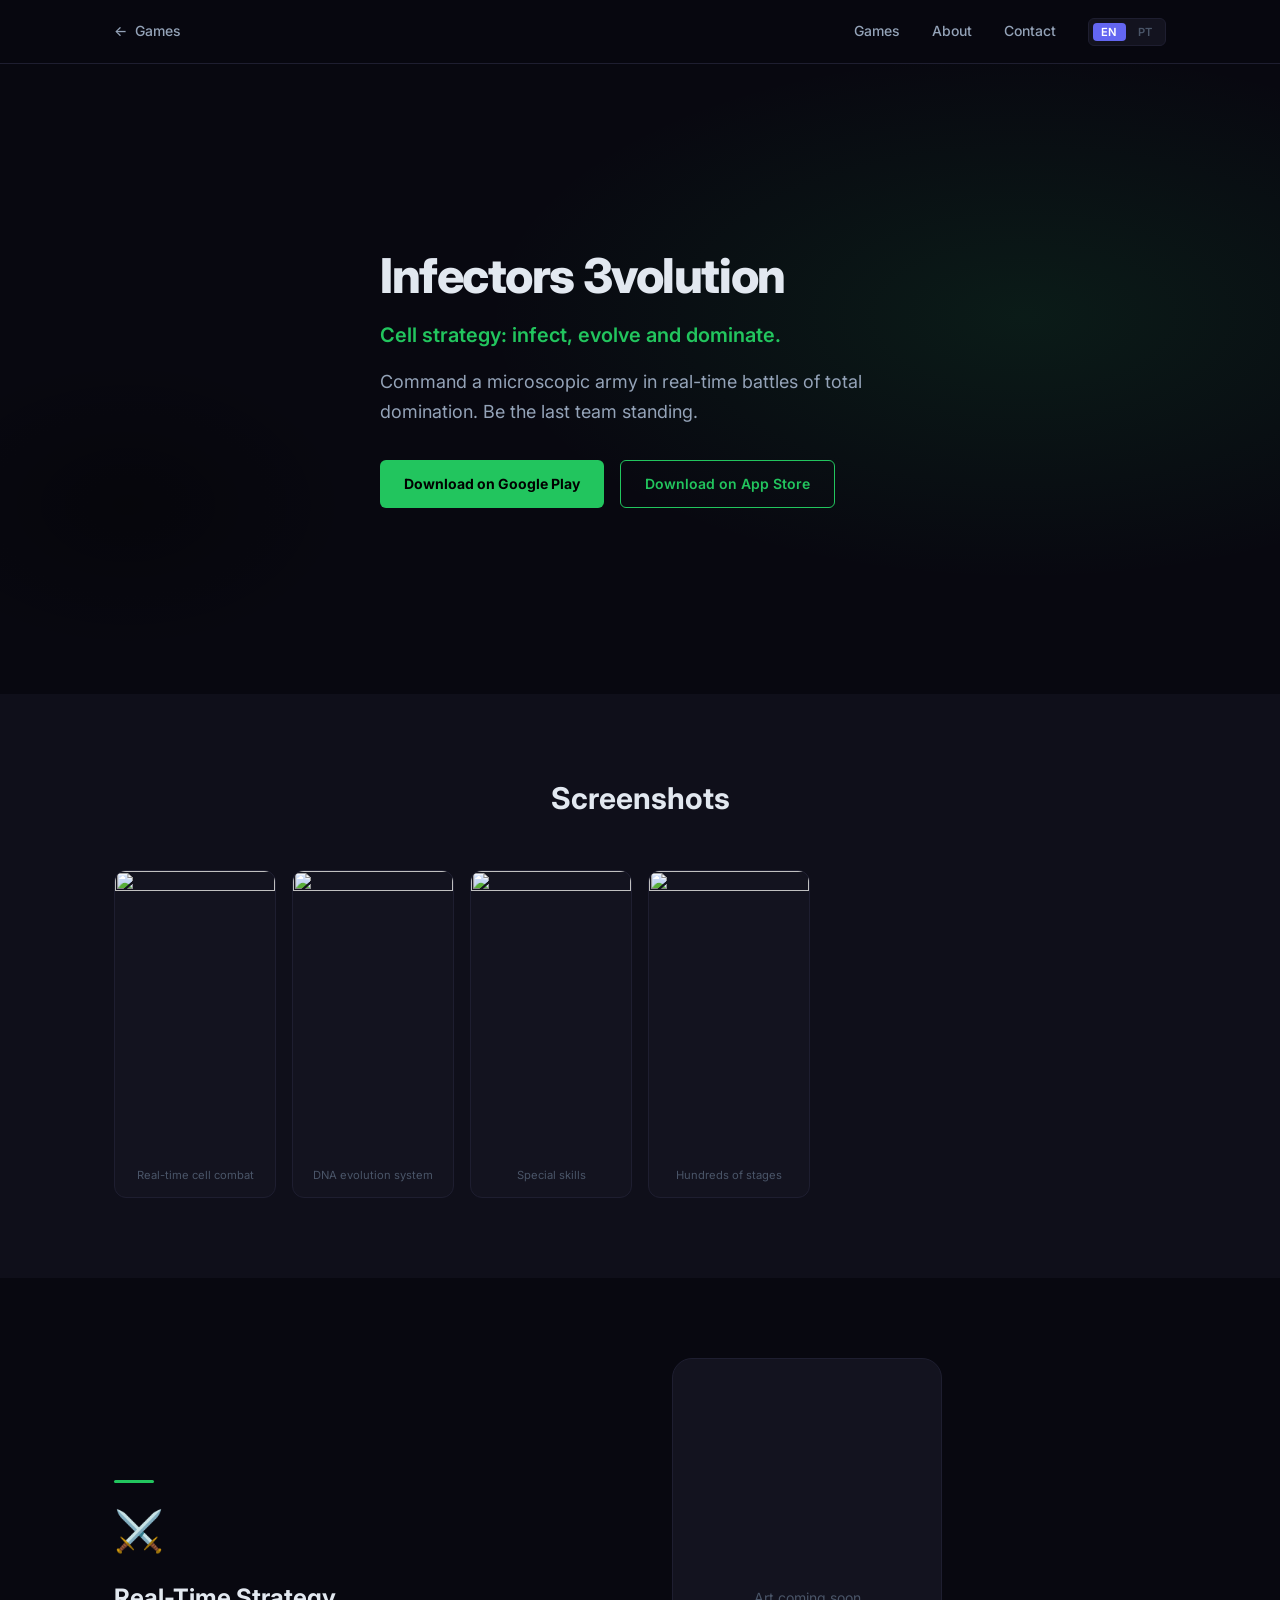
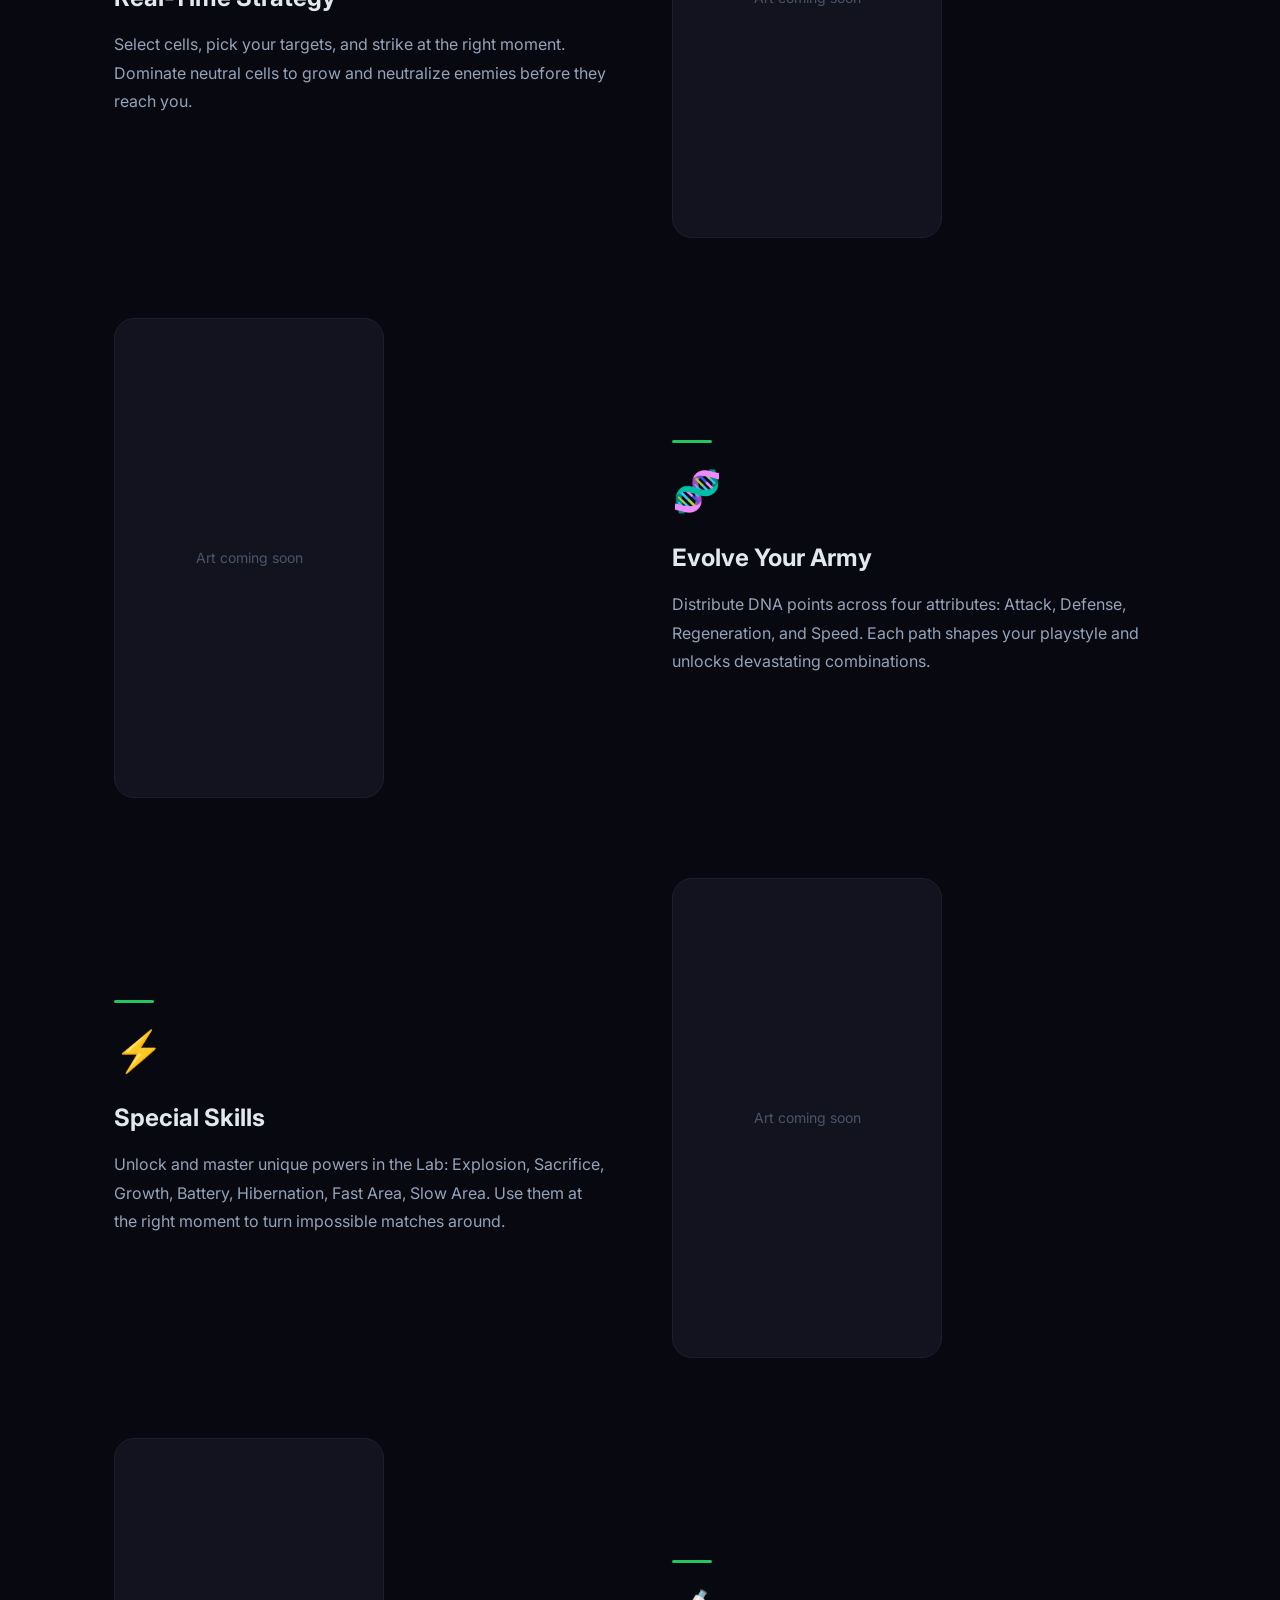
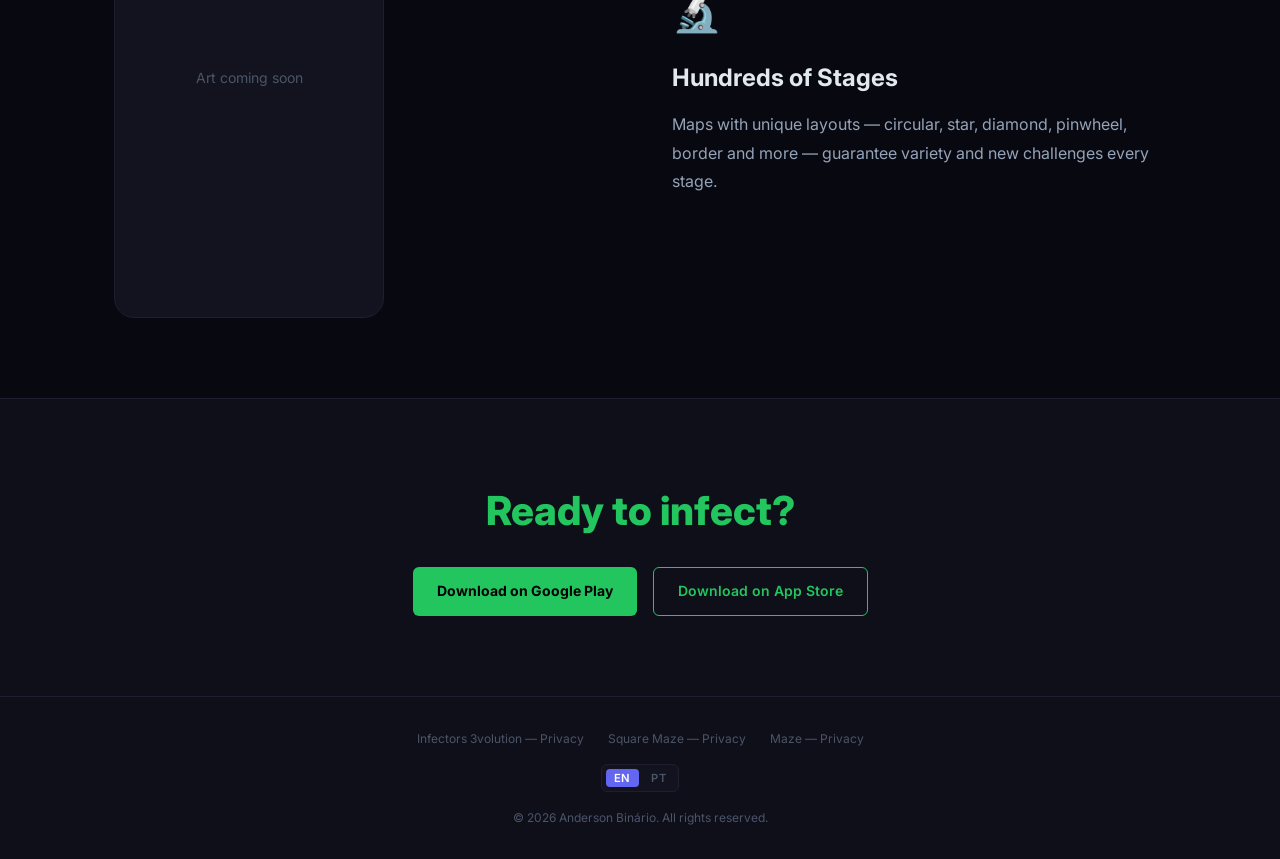
==== infectors3/index.html @ c7f5a5e3 "feat: add Infectors 3volution promotional page" ====
<!DOCTYPE html>
<html lang="en">
<head>
  <meta charset="UTF-8">
  <meta name="viewport" content="width=device-width, initial-scale=1.0">
  <title>Infectors 3volution — Cell Strategy Game | Android &amp; iOS</title>
  <meta name="description" content="Command a microscopic army in real-time battles. Infect, evolve with DNA points and master special skills to dominate the enemy. Free on Android and iOS.">

  <meta property="og:type"        content="website">
  <meta property="og:url"         content="https://www.binario.dev.br/infectors3/">
  <meta property="og:title"       content="Infectors 3volution — Cell Strategy Game">
  <meta property="og:description" content="Command a microscopic army in real-time battles. Infect, evolve and dominate.">
  <meta property="og:image"       content="https://www.binario.dev.br/assets/img/infectors3/og.png">
  <link rel="canonical" href="https://www.binario.dev.br/infectors3/">

  <link rel="preconnect" href="https://fonts.googleapis.com">
  <link rel="preconnect" href="https://fonts.gstatic.com" crossorigin>
  <link href="https://fonts.googleapis.com/css2?family=Inter:wght@400;500;600;700;800&display=swap" rel="stylesheet">
  <link rel="stylesheet" href="/assets/css/style.css">
  <link rel="stylesheet" href="/assets/css/game.css">
</head>
<body class="game-infectors3">

  <nav class="nav">
    <div class="container nav-inner">
      <a href="/" class="nav-back">← <span data-i18n="nav.back">Games</span></a>
      <div class="nav-links" id="nav-links">
        <a href="/#games"   data-i18n="nav.games">Games</a>
        <a href="/#about"   data-i18n="nav.about">About</a>
        <a href="/#contact" data-i18n="nav.contact">Contact</a>
        <div class="lang-toggle">
          <button data-lang-btn="en">EN</button>
          <button data-lang-btn="pt-br">PT</button>
        </div>
      </div>
      <button class="nav-burger" id="nav-burger" aria-label="Menu" aria-expanded="false" aria-controls="nav-links">
        <span></span><span></span><span></span>
      </button>
    </div>
  </nav>

  <main>
    <section class="game-hero">
      <div class="container">
        <img src="/assets/img/infectors3/icon.png"
             alt="Infectors 3volution"
             class="game-hero-icon"
             width="100" height="100"
             onerror="this.style.display='none'">
        <h1 class="game-hero-title" data-i18n="game.infectors3.name">Infectors 3volution</h1>
        <p class="game-hero-tagline"  data-i18n="game.infectors3.hero.tagline">Cell strategy: infect, evolve and dominate.</p>
        <p class="game-hero-subtitle" data-i18n="game.infectors3.hero.subtitle">Command a microscopic army in real-time battles of total domination. Be the last team standing.</p>
        <div class="game-hero-ctas">
          <a href="https://play.google.com/store/apps/developer?id=Nuclear%C2%B2"
             target="_blank" rel="noopener"
             class="btn btn-game"
             data-i18n="game.infectors3.download.android">Download on Google Play</a>
          <a href="https://play.google.com/store/apps/developer?id=Nuclear%C2%B2"
             target="_blank" rel="noopener"
             class="btn btn-game-outline"
             data-i18n="game.infectors3.download.ios">Download on App Store</a>
        </div>
      </div>
    </section>

    <section class="screenshots">
      <div class="container">
        <h2 class="section-title">Screenshots</h2>
        <div class="screenshots-grid">
          <div class="screenshot-item">
            <img src="/assets/img/infectors3/screenshot-1.png" alt="" loading="lazy">
            <p class="screenshot-caption" data-i18n="game.infectors3.s1.caption">Real-time cell combat</p>
          </div>
          <div class="screenshot-item">
            <img src="/assets/img/infectors3/screenshot-2.png" alt="" loading="lazy">
            <p class="screenshot-caption" data-i18n="game.infectors3.s2.caption">DNA evolution system</p>
          </div>
          <div class="screenshot-item">
            <img src="/assets/img/infectors3/screenshot-3.png" alt="" loading="lazy">
            <p class="screenshot-caption" data-i18n="game.infectors3.s3.caption">Special skills</p>
          </div>
          <div class="screenshot-item">
            <img src="/assets/img/infectors3/screenshot-4.png" alt="" loading="lazy">
            <p class="screenshot-caption" data-i18n="game.infectors3.s4.caption">Hundreds of stages</p>
          </div>
        </div>
      </div>
    </section>

    <section class="features">
      <div class="container">

        <div class="feature-block">
          <div class="feature-text">
            <div class="feature-icon">⚔️</div>
            <h2 class="feature-title" data-i18n="game.infectors3.f1.title">Real-Time Strategy</h2>
            <p class="feature-desc"  data-i18n="game.infectors3.f1.desc">Select cells, pick your targets, and strike at the right moment. Dominate neutral cells to grow and neutralize enemies before they reach you.</p>
          </div>
          <div class="feature-image">
            <img src="/assets/img/infectors3/feature-1.png" alt="" loading="lazy"
                 onerror="this.parentElement.innerHTML='<div class=\'feature-image-placeholder\'>Art coming soon</div>'">
          </div>
        </div>

        <div class="feature-block reverse">
          <div class="feature-text">
            <div class="feature-icon">🧬</div>
            <h2 class="feature-title" data-i18n="game.infectors3.f2.title">Evolve Your Army</h2>
            <p class="feature-desc"  data-i18n="game.infectors3.f2.desc">Distribute DNA points across four attributes: Attack, Defense, Regeneration, and Speed. Each path shapes your playstyle and unlocks devastating combinations.</p>
          </div>
          <div class="feature-image">
            <img src="/assets/img/infectors3/feature-2.png" alt="" loading="lazy"
                 onerror="this.parentElement.innerHTML='<div class=\'feature-image-placeholder\'>Art coming soon</div>'">
          </div>
        </div>

        <div class="feature-block">
          <div class="feature-text">
            <div class="feature-icon">⚡</div>
            <h2 class="feature-title" data-i18n="game.infectors3.f3.title">Special Skills</h2>
            <p class="feature-desc"  data-i18n="game.infectors3.f3.desc">Unlock and master unique powers in the Lab: Explosion, Sacrifice, Growth, Battery, Hibernation, Fast Area, Slow Area. Use them at the right moment to turn impossible matches around.</p>
          </div>
          <div class="feature-image">
            <img src="/assets/img/infectors3/feature-3.png" alt="" loading="lazy"
                 onerror="this.parentElement.innerHTML='<div class=\'feature-image-placeholder\'>Art coming soon</div>'">
          </div>
        </div>

        <div class="feature-block reverse">
          <div class="feature-text">
            <div class="feature-icon">🔬</div>
            <h2 class="feature-title" data-i18n="game.infectors3.f4.title">Hundreds of Stages</h2>
            <p class="feature-desc"  data-i18n="game.infectors3.f4.desc">Maps with unique layouts — circular, star, diamond, pinwheel, border and more — guarantee variety and new challenges every stage.</p>
          </div>
          <div class="feature-image">
            <img src="/assets/img/infectors3/feature-4.png" alt="" loading="lazy"
                 onerror="this.parentElement.innerHTML='<div class=\'feature-image-placeholder\'>Art coming soon</div>'">
          </div>
        </div>

      </div>
    </section>

    <section class="game-cta">
      <div class="container">
        <h2 class="game-cta-title"><span data-i18n="game.infectors3.cta">Ready to infect?</span></h2>
        <div class="game-cta-buttons">
          <a href="https://play.google.com/store/apps/developer?id=Nuclear%C2%B2"
             target="_blank" rel="noopener"
             class="btn btn-game"
             data-i18n="game.infectors3.download.android">Download on Google Play</a>
          <a href="https://play.google.com/store/apps/developer?id=Nuclear%C2%B2"
             target="_blank" rel="noopener"
             class="btn btn-game-outline"
             data-i18n="game.infectors3.download.ios">Download on App Store</a>
        </div>
      </div>
    </section>
  </main>

  <footer class="footer">
    <div class="container footer-inner">
      <div class="footer-privacy">
        <a href="/infectors3/privacy" data-i18n="footer.privacy.infectors3">Infectors 3volution — Privacy</a>
        <a href="/squaremaze/privacy" data-i18n="footer.privacy.squaremaze">Square Maze — Privacy</a>
        <a href="/maze/privacy"       data-i18n="footer.privacy.maze">Maze — Privacy</a>
      </div>
      <div class="lang-toggle">
        <button data-lang-btn="en">EN</button>
        <button data-lang-btn="pt-br">PT</button>
      </div>
      <p class="footer-copy" data-i18n="footer.copyright">© 2026 Anderson Binário. All rights reserved.</p>
    </div>
  </footer>

  <script src="/assets/js/i18n.js"></script>
  <script src="/assets/js/main.js"></script>
</body>
</html>
---- assets/css/style.css ----
/* ============================================================
   DESIGN SYSTEM — binario.dev.br
   ============================================================ */

/* --- Variables --- */
:root {
  /* Colors */
  --bg:           #080810;
  --bg-surface:   #0f0f1a;
  --bg-card:      #13131f;
  --border:       #1e1e30;
  --border-hover: #2e2e48;

  --text-primary:   #e2e8f0;
  --text-secondary: #94a3b8;
  --text-muted:     #4a5568;

  --accent:       #6366f1;
  --accent-light: #818cf8;
  --accent-dim:   rgba(99, 102, 241, 0.12);

  /* Typography */
  --font-sans: 'Inter', -apple-system, BlinkMacSystemFont, 'Segoe UI', sans-serif;

  /* Layout */
  --max-width:  1100px;
  --nav-height: 64px;
  --radius:     12px;
  --radius-sm:  6px;
  --radius-lg:  20px;

  /* Spacing scale */
  --sp-1:  0.25rem;
  --sp-2:  0.5rem;
  --sp-3:  0.75rem;
  --sp-4:  1rem;
  --sp-6:  1.5rem;
  --sp-8:  2rem;
  --sp-12: 3rem;
  --sp-16: 4rem;
  --sp-20: 5rem;

  /* Transitions */
  --transition: 200ms ease;
}

/* --- Reset --- */
*, *::before, *::after { box-sizing: border-box; margin: 0; padding: 0; }
html { scroll-behavior: smooth; font-size: 16px; }
body {
  font-family: var(--font-sans);
  background: var(--bg);
  color: var(--text-primary);
  line-height: 1.6;
  -webkit-font-smoothing: antialiased;
}
img { max-width: 100%; display: block; }
a { color: inherit; text-decoration: none; }
ul { list-style: none; }

/* --- Accessibility utilities --- */
.sr-only {
  position: absolute;
  width: 1px;
  height: 1px;
  padding: 0;
  margin: -1px;
  overflow: hidden;
  clip: rect(0,0,0,0);
  white-space: nowrap;
  border: 0;
}

/* --- Layout --- */
.container {
  max-width: var(--max-width);
  margin: 0 auto;
  padding: 0 var(--sp-6);
}
.section { padding: var(--sp-20) 0; }
.section-title {
  font-size: clamp(1.5rem, 3vw, 1.875rem);
  font-weight: 700;
  margin-bottom: var(--sp-12);
  text-align: center;
}

/* --- Nav --- */
.nav {
  position: sticky;
  top: 0;
  z-index: 100;
  height: var(--nav-height);
  background: rgba(8, 8, 16, 0.85);
  backdrop-filter: blur(12px);
  -webkit-backdrop-filter: blur(12px);
  border-bottom: 1px solid var(--border);
}
.nav-inner {
  display: flex;
  align-items: center;
  justify-content: space-between;
  height: 100%;
}
.nav-logo {
  font-size: 1.1rem;
  font-weight: 700;
  color: var(--text-primary);
  letter-spacing: -0.02em;
}
.nav-logo span { color: var(--accent); }

.nav-back {
  display: flex;
  align-items: center;
  gap: var(--sp-2);
  font-size: 0.875rem;
  font-weight: 500;
  color: var(--text-secondary);
  transition: color var(--transition);
}
.nav-back:hover { color: var(--text-primary); }

.nav-links {
  display: flex;
  align-items: center;
  gap: var(--sp-8);
}
.nav-links a {
  font-size: 0.875rem;
  font-weight: 500;
  color: var(--text-secondary);
  transition: color var(--transition);
}
.nav-links a:hover { color: var(--text-primary); }

/* Language Toggle */
.lang-toggle {
  display: flex;
  align-items: center;
  gap: var(--sp-1);
  background: var(--bg-card);
  border: 1px solid var(--border);
  border-radius: var(--radius-sm);
  padding: var(--sp-1);
}
.lang-toggle button {
  background: none;
  border: none;
  cursor: pointer;
  padding: 2px var(--sp-2);
  font-size: 0.7rem;
  font-weight: 600;
  font-family: var(--font-sans);
  color: var(--text-muted);
  border-radius: 4px;
  transition: all var(--transition);
  text-transform: uppercase;
  letter-spacing: 0.05em;
}
.lang-toggle button.active {
  background: var(--accent);
  color: #fff;
}

/* Burger (mobile) */
.nav-burger {
  display: none;
  flex-direction: column;
  gap: 5px;
  background: none;
  border: none;
  cursor: pointer;
  padding: var(--sp-2);
  color: var(--text-primary);
}
.nav-burger span {
  display: block;
  width: 22px;
  height: 2px;
  background: currentColor;
  border-radius: 2px;
  transition: var(--transition);
}

/* --- Hero (Homepage) --- */
.hero {
  min-height: calc(100vh - var(--nav-height));
  display: flex;
  align-items: center;
  background-image:
    radial-gradient(ellipse 60% 50% at 70% 40%, rgba(99,102,241,0.08) 0%, transparent 70%),
    radial-gradient(ellipse 40% 40% at 20% 60%, rgba(99,102,241,0.05) 0%, transparent 60%);
  padding: var(--sp-20) 0;
}
.hero-content { max-width: 700px; }
.hero-label {
  font-size: 0.75rem;
  font-weight: 600;
  text-transform: uppercase;
  letter-spacing: 0.1em;
  color: var(--accent);
  margin-bottom: var(--sp-4);
}
.hero-title {
  font-size: clamp(2.25rem, 6vw, 3.75rem);
  font-weight: 800;
  line-height: 1.1;
  letter-spacing: -0.03em;
  margin-bottom: var(--sp-6);
}
.hero-subtitle {
  font-size: 1.125rem;
  color: var(--text-secondary);
  max-width: 520px;
  margin-bottom: var(--sp-8);
  line-height: 1.7;
}
.hero-ctas { display: flex; gap: var(--sp-4); flex-wrap: wrap; }

/* --- Buttons --- */
.btn {
  display: inline-flex;
  align-items: center;
  gap: var(--sp-2);
  padding: var(--sp-3) var(--sp-6);
  border-radius: var(--radius-sm);
  font-size: 0.875rem;
  font-weight: 600;
  font-family: var(--font-sans);
  cursor: pointer;
  transition: all var(--transition);
  border: none;
}
.btn-primary { background: var(--accent); color: #fff; }
.btn-primary:hover {
  background: var(--accent-light);
  transform: translateY(-1px);
  box-shadow: 0 4px 12px rgba(99,102,241,0.4);
}
.btn-outline {
  background: transparent;
  color: var(--text-primary);
  border: 1px solid var(--border-hover);
}
.btn-outline:hover { border-color: var(--accent); color: var(--accent-light); }

/* --- Games Grid --- */
.games-grid {
  display: grid;
  grid-template-columns: repeat(auto-fill, minmax(300px, 1fr));
  gap: var(--sp-6);
}
.game-card {
  background: var(--bg-card);
  border: 1px solid var(--border);
  border-radius: var(--radius);
  padding: var(--sp-6);
  transition: border-color var(--transition), box-shadow var(--transition);
  display: flex;
  flex-direction: column;
}
.game-card:hover {
  border-color: var(--border-hover);
  box-shadow: 0 4px 16px rgba(0,0,0,0.5);
}
.game-card-icon {
  width: 72px;
  height: 72px;
  border-radius: 16px;
  margin-bottom: var(--sp-4);
  object-fit: cover;
}
.game-card-icon-placeholder {
  width: 72px;
  height: 72px;
  border-radius: 16px;
  background: var(--bg-surface);
  border: 1px solid var(--border);
  margin-bottom: var(--sp-4);
}
.game-card h3 { font-size: 1.25rem; font-weight: 700; margin-bottom: var(--sp-2); }
.game-card p { font-size: 0.875rem; color: var(--text-secondary); margin-bottom: var(--sp-4); flex: 1; }
.game-badges { display: flex; gap: var(--sp-2); margin-bottom: var(--sp-6); }
.badge {
  font-size: 0.7rem;
  font-weight: 600;
  padding: 2px var(--sp-2);
  border-radius: var(--radius-sm);
  background: var(--bg-surface);
  border: 1px solid var(--border);
  color: var(--text-secondary);
  text-transform: uppercase;
  letter-spacing: 0.05em;
}
.badge-soon {
  border-color: rgba(99,102,241,0.3);
  color: var(--accent-light);
  background: var(--accent-dim);
}

/* --- About --- */
.about-inner {
  display: grid;
  grid-template-columns: 200px 1fr;
  gap: var(--sp-12);
  align-items: start;
}
.about-avatar {
  width: 160px;
  height: 160px;
  border-radius: 50%;
  object-fit: cover;
  border: 3px solid var(--border);
}
.about-avatar-placeholder {
  width: 160px;
  height: 160px;
  border-radius: 50%;
  background: var(--bg-surface);
  border: 2px solid var(--border);
}
.about-text h3 { font-size: 1.875rem; font-weight: 700; margin-bottom: var(--sp-4); }
.about-text p { color: var(--text-secondary); margin-bottom: var(--sp-4); max-width: 600px; }
.stack-tags { display: flex; flex-wrap: wrap; gap: var(--sp-2); margin-top: var(--sp-4); }
.stack-tag {
  font-size: 0.75rem;
  padding: var(--sp-1) var(--sp-3);
  border-radius: var(--radius-sm);
  background: var(--accent-dim);
  color: var(--accent-light);
  border: 1px solid rgba(99,102,241,0.2);
  font-weight: 500;
}

/* --- Contact --- */
.contact-links {
  display: flex;
  gap: var(--sp-6);
  justify-content: center;
  flex-wrap: wrap;
}
.contact-link {
  display: flex;
  align-items: center;
  gap: var(--sp-2);
  font-size: 1rem;
  color: var(--text-secondary);
  transition: color var(--transition);
}
.contact-link:hover { color: var(--accent-light); }

/* --- Footer --- */
.footer {
  padding: var(--sp-8) 0;
  border-top: 1px solid var(--border);
  background: var(--bg-surface);
}
.footer-inner {
  display: flex;
  flex-direction: column;
  align-items: center;
  gap: var(--sp-4);
  text-align: center;
}
.footer-privacy {
  display: flex;
  gap: var(--sp-6);
  flex-wrap: wrap;
  justify-content: center;
}
.footer-privacy a {
  font-size: 0.75rem;
  color: var(--text-muted);
  transition: color var(--transition);
}
.footer-privacy a:hover { color: var(--text-secondary); }
.footer-copy { font-size: 0.75rem; color: var(--text-muted); }

/* --- Privacy pages --- */
.privacy-main {
  padding: var(--sp-16) 0;
  min-height: calc(100vh - var(--nav-height) - 120px);
}
.privacy-container { max-width: 720px; }
.privacy-container h1 { font-size: 2.25rem; font-weight: 800; margin-bottom: var(--sp-2); }
.privacy-subtitle { font-size: 1.25rem; color: var(--accent-light); margin-bottom: var(--sp-2); }
.privacy-updated { font-size: 0.875rem; color: var(--text-muted); margin-bottom: var(--sp-12); }
.privacy-container section { margin-bottom: var(--sp-8); }
.privacy-container h2 {
  font-size: 1.25rem;
  font-weight: 700;
  margin-bottom: var(--sp-3);
  padding-bottom: var(--sp-2);
  border-bottom: 1px solid var(--border);
}
.privacy-container h3 {
  font-size: 1rem;
  font-weight: 600;
  color: var(--text-secondary);
  margin: var(--sp-4) 0 var(--sp-2);
}
.privacy-container p { color: var(--text-secondary); margin-bottom: var(--sp-3); line-height: 1.8; }
.privacy-container ul { list-style: disc; padding-left: var(--sp-6); margin-bottom: var(--sp-3); }
.privacy-container li { color: var(--text-secondary); margin-bottom: var(--sp-2); line-height: 1.7; }
.privacy-container a { color: var(--accent-light); text-decoration: underline; }
.privacy-container a:hover { color: var(--text-primary); }

/* --- Responsive --- */
@media (max-width: 768px) {
  .nav-links {
    display: none;
    position: absolute;
    top: var(--nav-height);
    left: 0;
    right: 0;
    background: var(--bg-surface);
    border-bottom: 1px solid var(--border);
    flex-direction: column;
    padding: var(--sp-4) var(--sp-6);
    gap: var(--sp-4);
    align-items: flex-start;
  }
  .nav-links.open { display: flex; }
  .nav-burger { display: flex; }
  .about-inner { grid-template-columns: 1fr; }
  .about-avatar, .about-avatar-placeholder { margin: 0 auto; }
  .games-grid { grid-template-columns: 1fr; }
  .contact-links { flex-direction: column; align-items: center; }
}
---- assets/css/game.css ----
/* ============================================================
   GAME PAGE STYLES — binario.dev.br
   ============================================================ */

/* Per-game accent color tokens (set on <body class="game-*">) */
body.game-infectors3 {
  --game-accent:     #22c55e;
  --game-accent-dim: rgba(34, 197, 94, 0.1);
}

body.game-squaremaze {
  --game-accent:     #38bdf8;
  --game-accent-dim: rgba(56, 189, 248, 0.1);
}

/* --- Game Hero --- */
.game-hero {
  min-height: 70vh;
  display: flex;
  align-items: center;
  padding: var(--sp-20) 0;
  background-image:
    radial-gradient(ellipse 60% 60% at 80% 40%, var(--game-accent-dim) 0%, transparent 70%),
    radial-gradient(ellipse 30% 40% at 10% 70%, rgba(0,0,0,0.3) 0%, transparent 60%);
}

.game-hero-icon {
  width: 100px;
  height: 100px;
  border-radius: 22px;
  margin-bottom: var(--sp-6);
  box-shadow: 0 8px 32px rgba(0,0,0,0.5);
}

.game-hero-title {
  font-size: clamp(2rem, 5vw, 3rem);
  font-weight: 800;
  letter-spacing: -0.03em;
  line-height: 1.1;
  margin-bottom: var(--sp-4);
}

.game-hero-tagline {
  font-size: 1.25rem;
  color: var(--game-accent);
  font-weight: 600;
  margin-bottom: var(--sp-4);
}

.game-hero-subtitle {
  font-size: 1.125rem;
  color: var(--text-secondary);
  max-width: 520px;
  margin-bottom: var(--sp-8);
  line-height: 1.7;
}

.game-hero-ctas { display: flex; gap: var(--sp-4); flex-wrap: wrap; }

/* Applied alongside .btn — extends base button styles */
.btn-game {
  background: var(--game-accent);
  color: #000;
  font-weight: 700;
}
.btn-game:hover { opacity: 0.9; transform: translateY(-1px); }

.btn-game-outline {
  border: 1px solid var(--game-accent);
  color: var(--game-accent);
  background: transparent;
}
.btn-game-outline:hover { background: var(--game-accent-dim); }

/* --- Screenshots Grid --- */
.screenshots {
  padding: var(--sp-20) 0;
  background: var(--bg-surface);
}

.screenshots-grid {
  display: grid;
  grid-template-columns: repeat(auto-fill, minmax(150px, 1fr));
  gap: var(--sp-4);
}

.screenshot-item {
  border-radius: var(--radius);
  overflow: hidden;
  border: 1px solid var(--border);
  background: var(--bg-card);
}

.screenshot-item img {
  width: 100%;
  aspect-ratio: 9 / 16;
  object-fit: cover;
  display: block;
}

.screenshot-caption {
  padding: var(--sp-3) var(--sp-4);
  font-size: 0.7rem;
  color: var(--text-muted);
  text-align: center;
}

/* --- Features --- */
.features { padding: var(--sp-20) 0; }

.feature-block {
  display: grid;
  grid-template-columns: 1fr 1fr;
  gap: var(--sp-16);
  align-items: center;
  margin-bottom: var(--sp-20);
}
.feature-block:last-child { margin-bottom: 0; }

.feature-block.reverse .feature-image { order: -1; }

.feature-text::before {
  content: '';
  display: block;
  width: 40px;
  height: 3px;
  background: var(--game-accent);
  border-radius: 2px;
  margin-bottom: var(--sp-4);
}

.feature-icon { font-size: 2.5rem; margin-bottom: var(--sp-4); }

.feature-title {
  font-size: 1.5rem;
  font-weight: 700;
  margin-bottom: var(--sp-3);
}

.feature-desc {
  font-size: 1rem;
  color: var(--text-secondary);
  line-height: 1.8;
}

.feature-image {
  border-radius: var(--radius-lg);
  overflow: hidden;
  border: 1px solid var(--border);
  background: var(--bg-card);
  aspect-ratio: 9 / 16;
  max-height: 480px;
  display: flex;
  align-items: center;
  justify-content: center;
}

.feature-image img {
  width: 100%;
  height: 100%;
  object-fit: cover;
}

.feature-image-placeholder {
  width: 100%;
  text-align: center;
  padding: var(--sp-12);
  color: var(--text-muted);
  font-size: 0.875rem;
}

/* --- Final CTA --- */
.game-cta {
  padding: var(--sp-20) 0;
  background: var(--bg-surface);
  text-align: center;
  border-top: 1px solid var(--border);
}

.game-cta-title {
  font-size: clamp(2rem, 4vw, 2.5rem);
  font-weight: 800;
  margin-bottom: var(--sp-6);
}

.game-cta-title span { color: var(--game-accent); }

.game-cta-buttons {
  display: flex;
  gap: var(--sp-4);
  justify-content: center;
  flex-wrap: wrap;
}

/* --- Responsive (game pages) --- */
@media (max-width: 768px) {
  .feature-block {
    grid-template-columns: 1fr;
    gap: var(--sp-8);
  }
  .screenshots-grid { grid-template-columns: repeat(2, 1fr); }
}
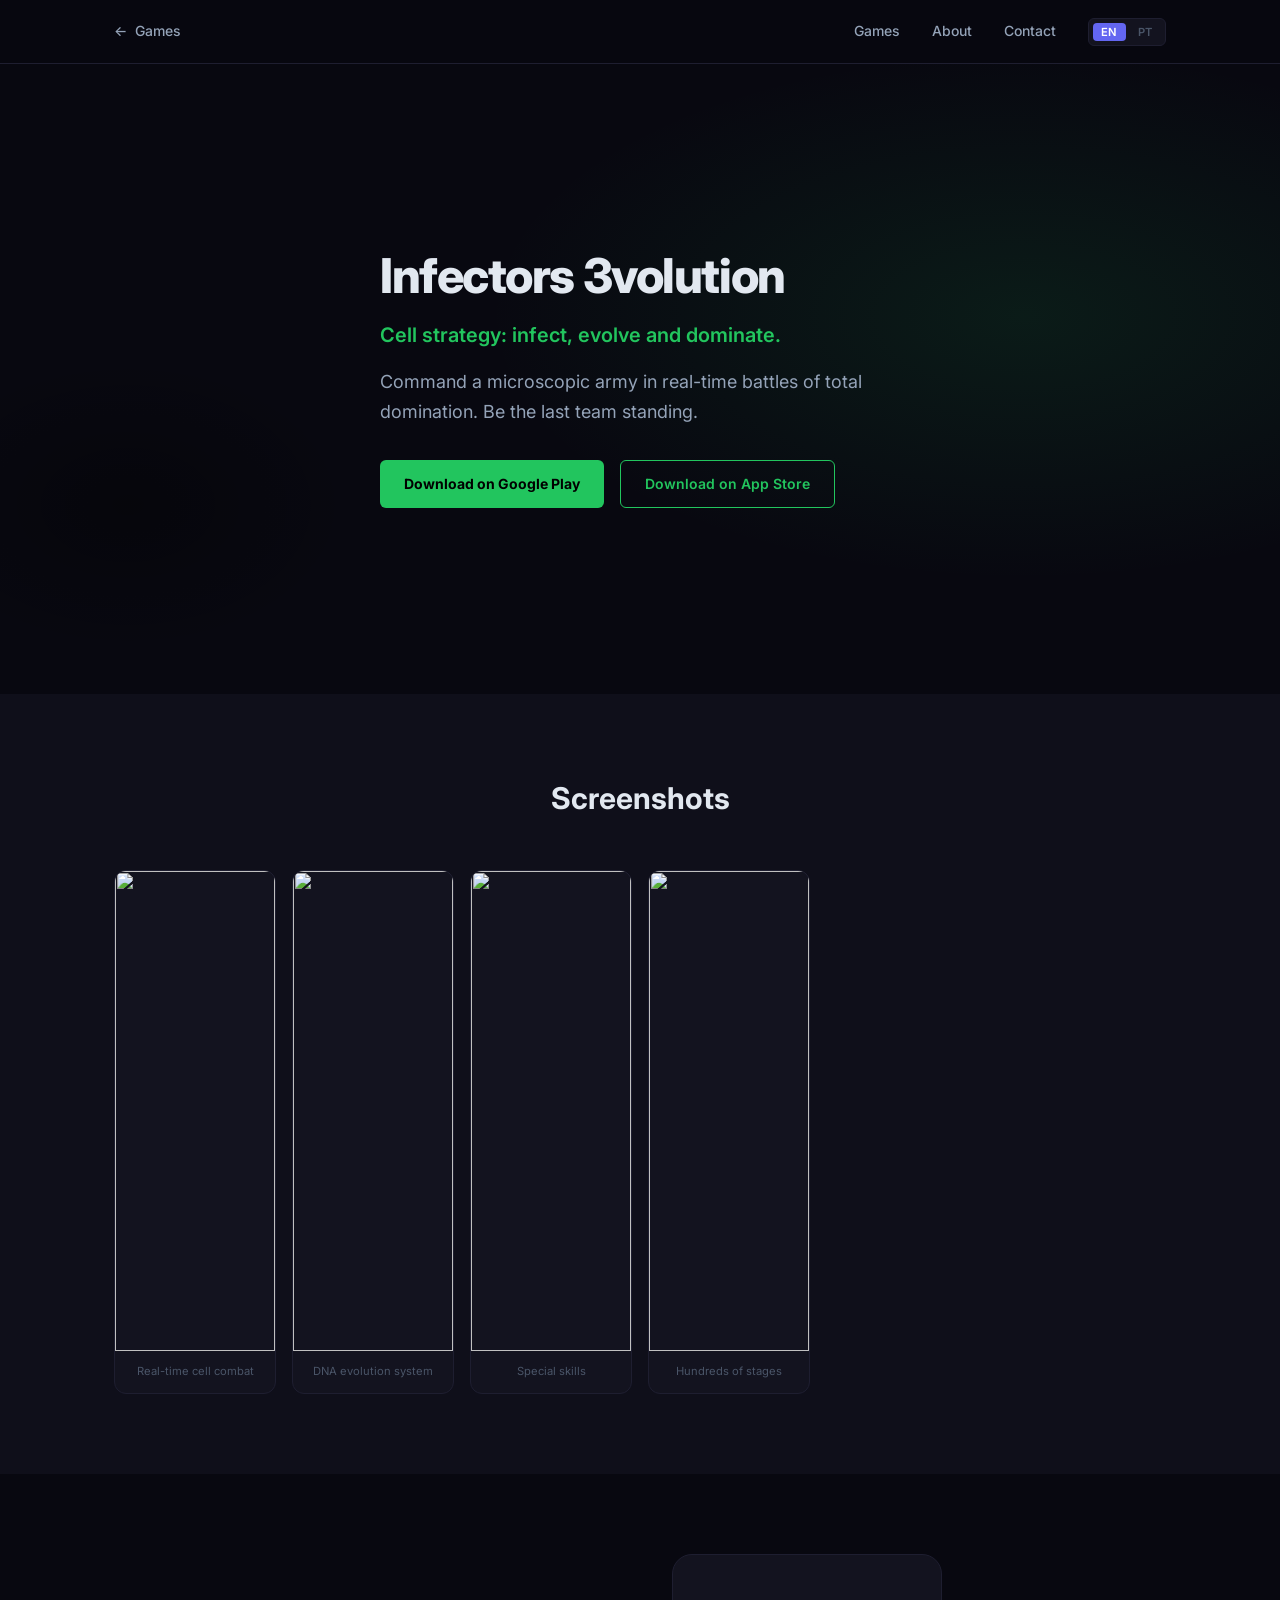
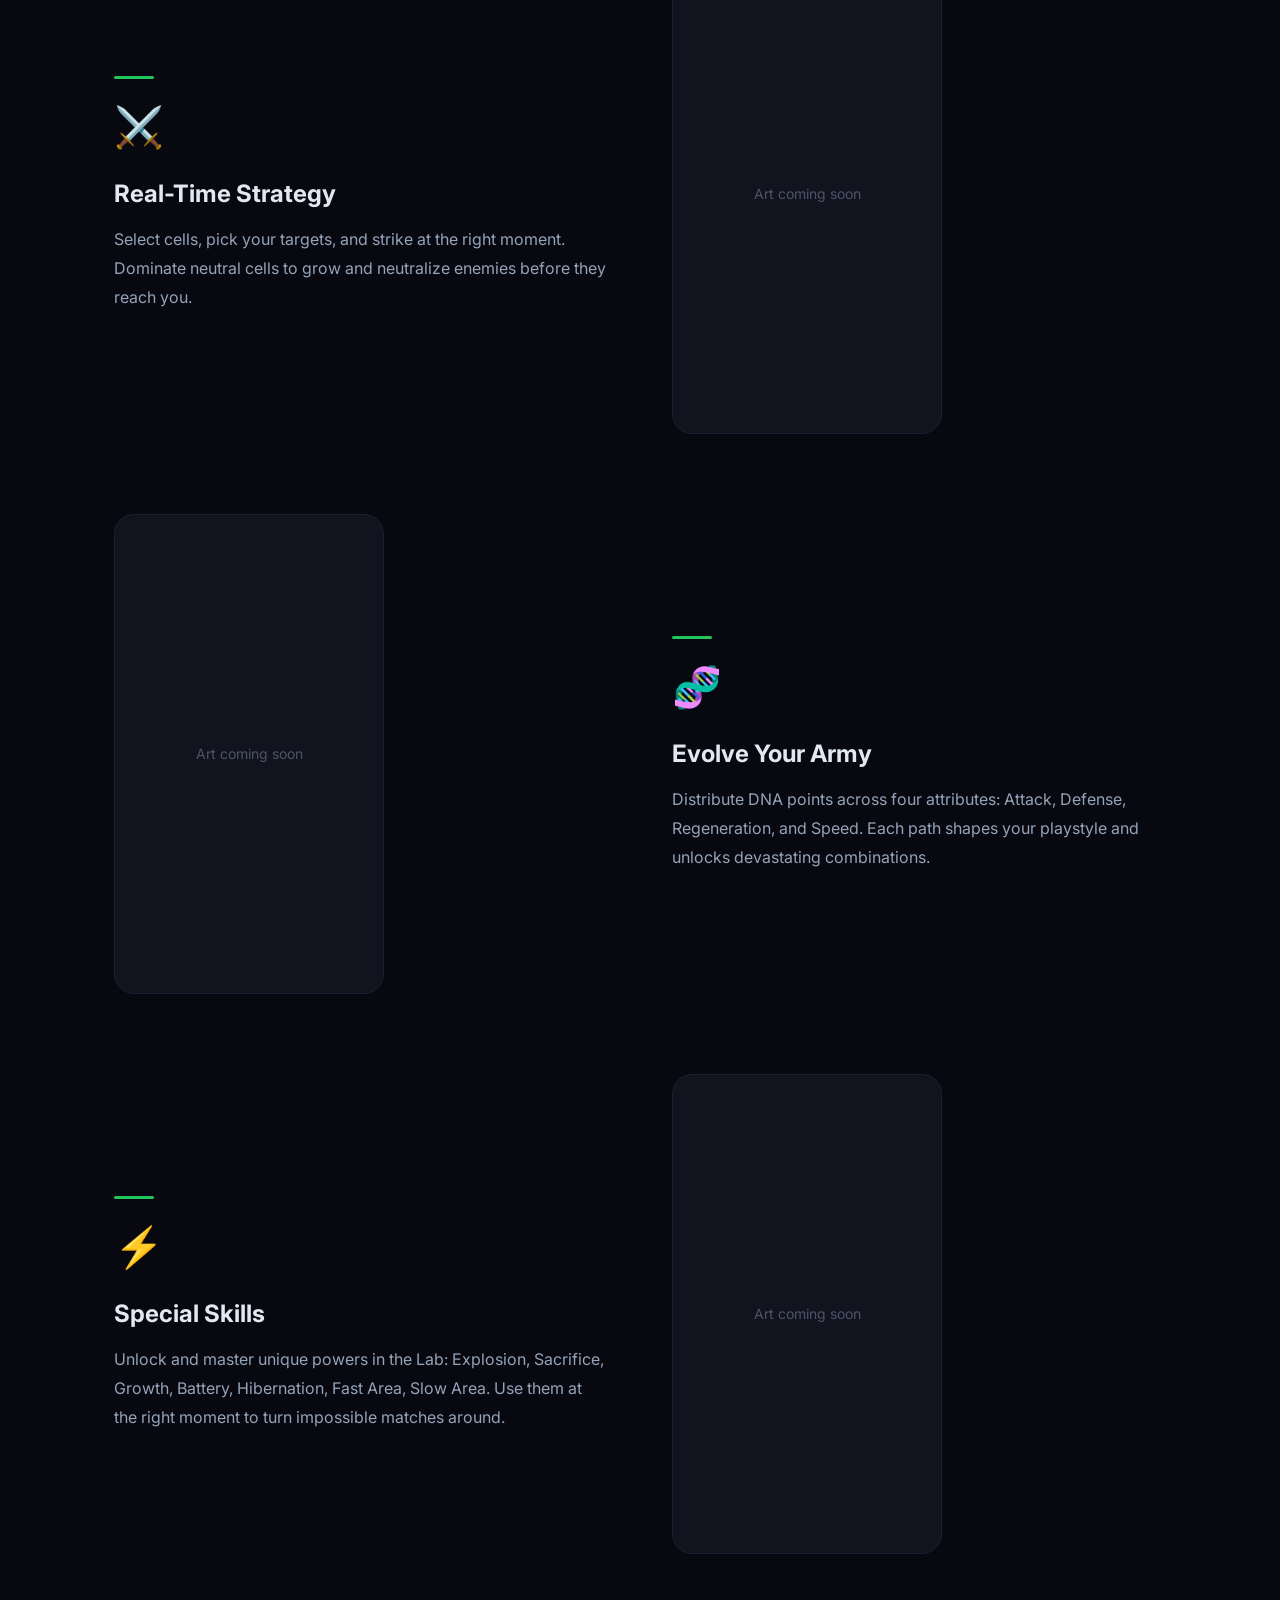
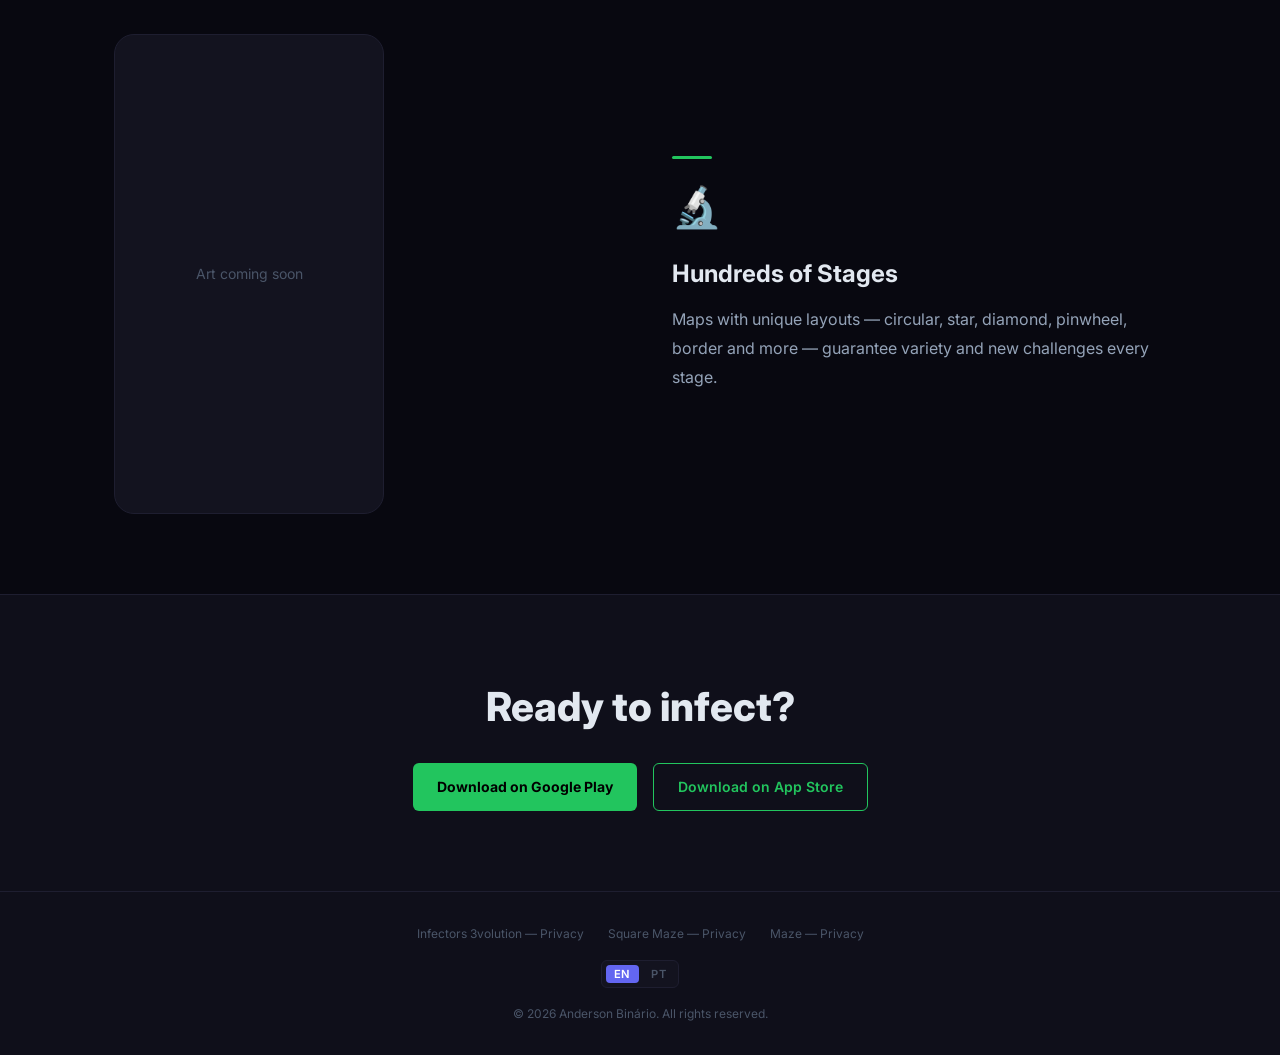
==== commit b169954b: "fix: accessibility, image dimensions, and i18n on Infectors3 page Co-Authored-By: Claude Sonnet 4.6 " ====
--- a/infectors3/index.html
+++ b/infectors3/index.html
@@ -52,11 +52,13 @@
         <p class="game-hero-subtitle" data-i18n="game.infectors3.hero.subtitle">Command a microscopic army in real-time battles of total domination. Be the last team standing.</p>
         <div class="game-hero-ctas">
           <a href="https://play.google.com/store/apps/developer?id=Nuclear%C2%B2"
-             target="_blank" rel="noopener"
+             target="_blank" rel="noopener noreferrer"
              class="btn btn-game"
              data-i18n="game.infectors3.download.android">Download on Google Play</a>
-          <a href="https://play.google.com/store/apps/developer?id=Nuclear%C2%B2"
-             target="_blank" rel="noopener"
+          <a href="#"
+             aria-disabled="true"
+             title="Coming soon to iOS"
+             rel="noopener noreferrer"
              class="btn btn-game-outline"
              data-i18n="game.infectors3.download.ios">Download on App Store</a>
         </div>
@@ -65,22 +67,22 @@
 
     <section class="screenshots">
       <div class="container">
-        <h2 class="section-title">Screenshots</h2>
+        <h2 class="section-title" data-i18n="game.screenshots">Screenshots</h2>
         <div class="screenshots-grid">
           <div class="screenshot-item">
-            <img src="/assets/img/infectors3/screenshot-1.png" alt="" loading="lazy">
+            <img src="/assets/img/infectors3/screenshot-1.png" alt="" loading="lazy" width="270" height="480">
             <p class="screenshot-caption" data-i18n="game.infectors3.s1.caption">Real-time cell combat</p>
           </div>
           <div class="screenshot-item">
-            <img src="/assets/img/infectors3/screenshot-2.png" alt="" loading="lazy">
+            <img src="/assets/img/infectors3/screenshot-2.png" alt="" loading="lazy" width="270" height="480">
             <p class="screenshot-caption" data-i18n="game.infectors3.s2.caption">DNA evolution system</p>
           </div>
           <div class="screenshot-item">
-            <img src="/assets/img/infectors3/screenshot-3.png" alt="" loading="lazy">
+            <img src="/assets/img/infectors3/screenshot-3.png" alt="" loading="lazy" width="270" height="480">
             <p class="screenshot-caption" data-i18n="game.infectors3.s3.caption">Special skills</p>
           </div>
           <div class="screenshot-item">
-            <img src="/assets/img/infectors3/screenshot-4.png" alt="" loading="lazy">
+            <img src="/assets/img/infectors3/screenshot-4.png" alt="" loading="lazy" width="270" height="480">
             <p class="screenshot-caption" data-i18n="game.infectors3.s4.caption">Hundreds of stages</p>
           </div>
         </div>
@@ -97,7 +99,7 @@
             <p class="feature-desc"  data-i18n="game.infectors3.f1.desc">Select cells, pick your targets, and strike at the right moment. Dominate neutral cells to grow and neutralize enemies before they reach you.</p>
           </div>
           <div class="feature-image">
-            <img src="/assets/img/infectors3/feature-1.png" alt="" loading="lazy"
+            <img src="/assets/img/infectors3/feature-1.png" alt="" loading="lazy" width="270" height="480"
                  onerror="this.parentElement.innerHTML='<div class=\'feature-image-placeholder\'>Art coming soon</div>'">
           </div>
         </div>
@@ -109,7 +111,7 @@
             <p class="feature-desc"  data-i18n="game.infectors3.f2.desc">Distribute DNA points across four attributes: Attack, Defense, Regeneration, and Speed. Each path shapes your playstyle and unlocks devastating combinations.</p>
           </div>
           <div class="feature-image">
-            <img src="/assets/img/infectors3/feature-2.png" alt="" loading="lazy"
+            <img src="/assets/img/infectors3/feature-2.png" alt="" loading="lazy" width="270" height="480"
                  onerror="this.parentElement.innerHTML='<div class=\'feature-image-placeholder\'>Art coming soon</div>'">
           </div>
         </div>
@@ -121,7 +123,7 @@
             <p class="feature-desc"  data-i18n="game.infectors3.f3.desc">Unlock and master unique powers in the Lab: Explosion, Sacrifice, Growth, Battery, Hibernation, Fast Area, Slow Area. Use them at the right moment to turn impossible matches around.</p>
           </div>
           <div class="feature-image">
-            <img src="/assets/img/infectors3/feature-3.png" alt="" loading="lazy"
+            <img src="/assets/img/infectors3/feature-3.png" alt="" loading="lazy" width="270" height="480"
                  onerror="this.parentElement.innerHTML='<div class=\'feature-image-placeholder\'>Art coming soon</div>'">
           </div>
         </div>
@@ -133,7 +135,7 @@
             <p class="feature-desc"  data-i18n="game.infectors3.f4.desc">Maps with unique layouts — circular, star, diamond, pinwheel, border and more — guarantee variety and new challenges every stage.</p>
           </div>
           <div class="feature-image">
-            <img src="/assets/img/infectors3/feature-4.png" alt="" loading="lazy"
+            <img src="/assets/img/infectors3/feature-4.png" alt="" loading="lazy" width="270" height="480"
                  onerror="this.parentElement.innerHTML='<div class=\'feature-image-placeholder\'>Art coming soon</div>'">
           </div>
         </div>
@@ -143,14 +145,16 @@
 
     <section class="game-cta">
       <div class="container">
-        <h2 class="game-cta-title"><span data-i18n="game.infectors3.cta">Ready to infect?</span></h2>
+        <h2 class="game-cta-title" data-i18n="game.infectors3.cta">Ready to infect?</h2>
         <div class="game-cta-buttons">
           <a href="https://play.google.com/store/apps/developer?id=Nuclear%C2%B2"
-             target="_blank" rel="noopener"
+             target="_blank" rel="noopener noreferrer"
              class="btn btn-game"
              data-i18n="game.infectors3.download.android">Download on Google Play</a>
-          <a href="https://play.google.com/store/apps/developer?id=Nuclear%C2%B2"
-             target="_blank" rel="noopener"
+          <a href="#"
+             aria-disabled="true"
+             title="Coming soon to iOS"
+             rel="noopener noreferrer"
              class="btn btn-game-outline"
              data-i18n="game.infectors3.download.ios">Download on App Store</a>
         </div>
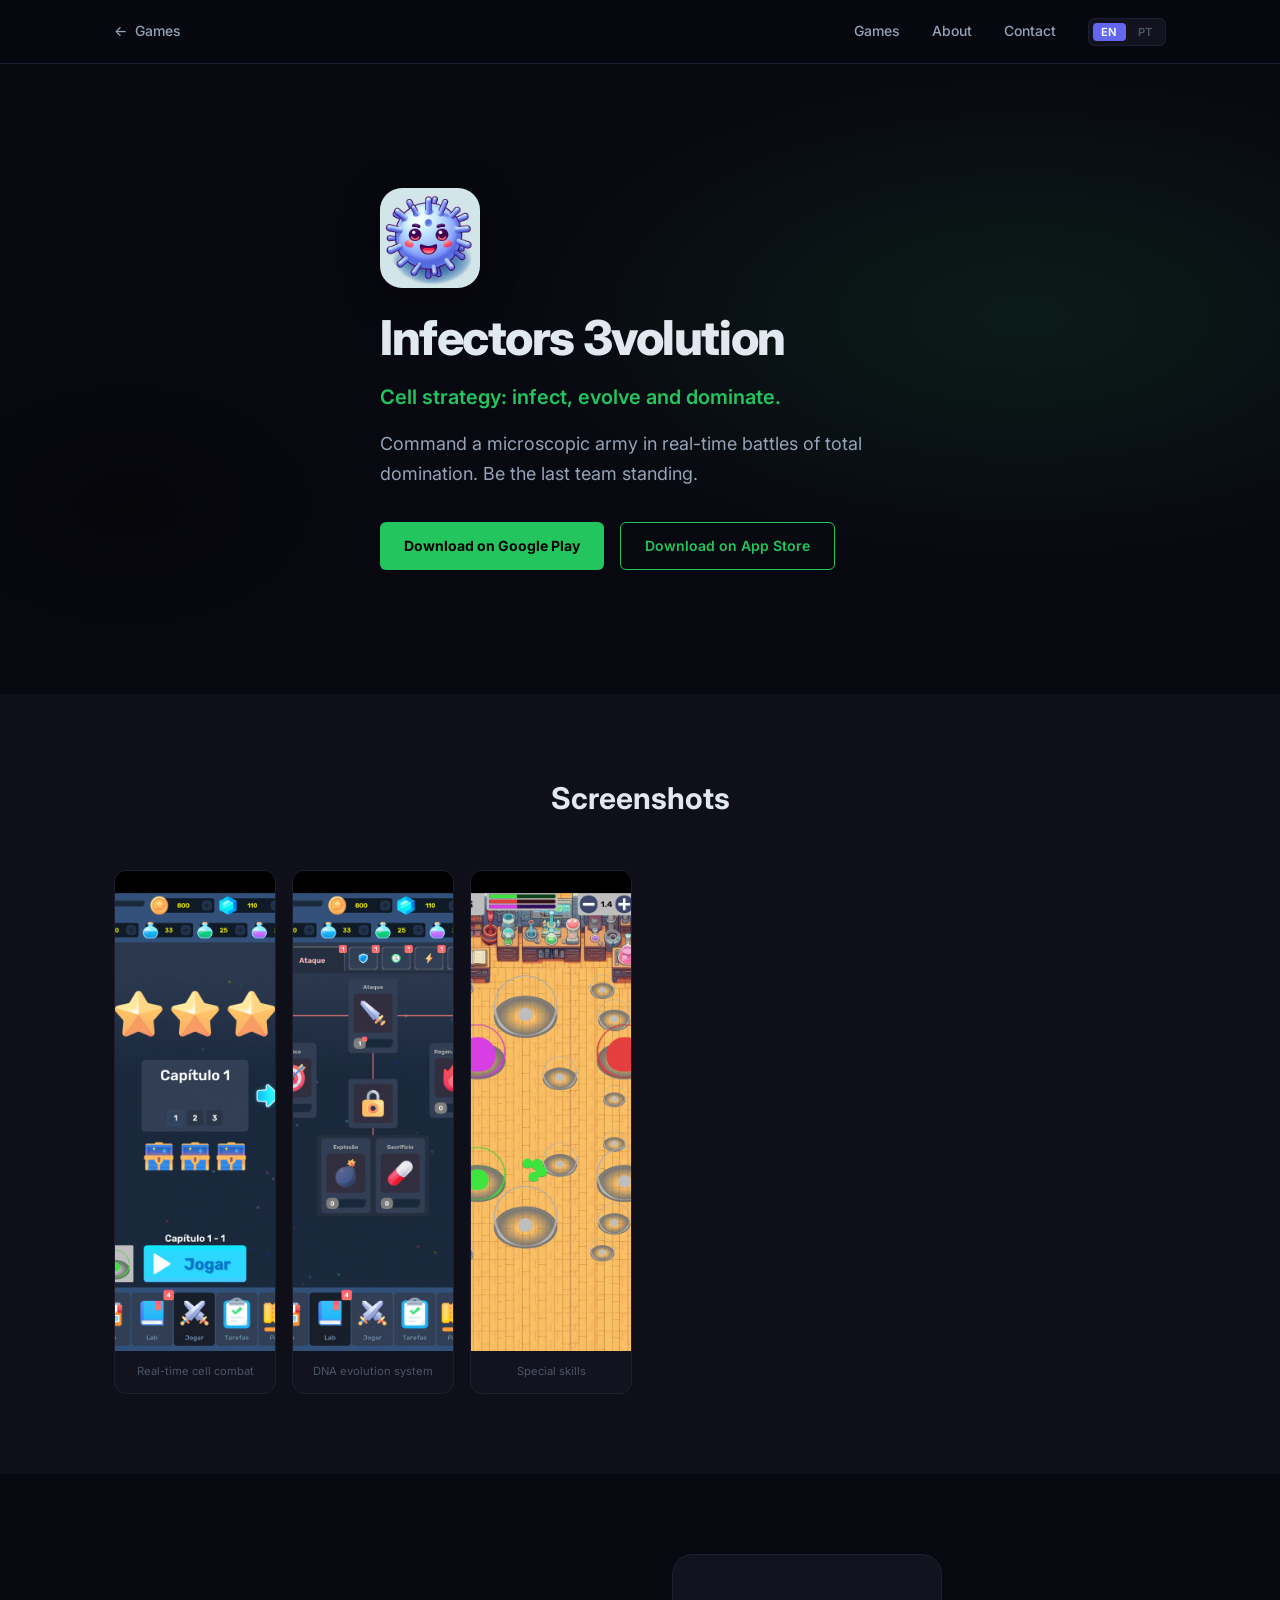
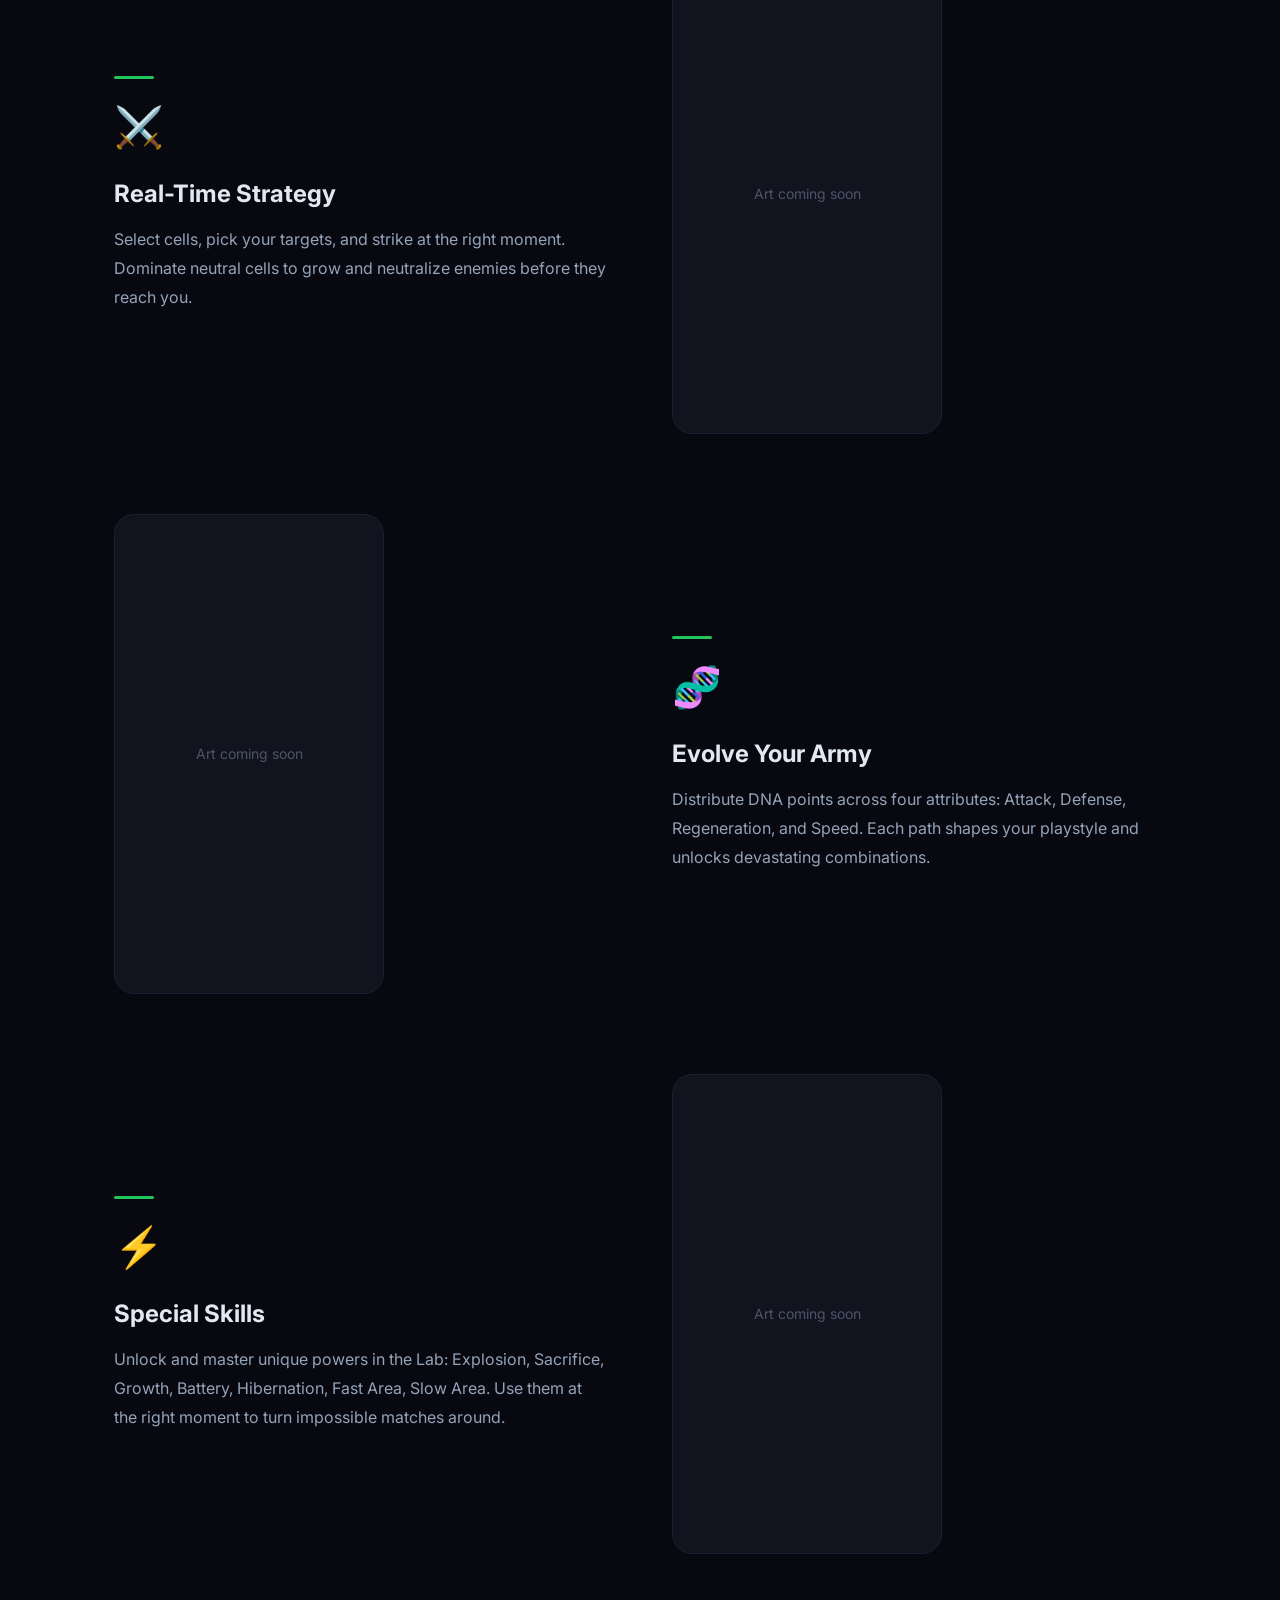
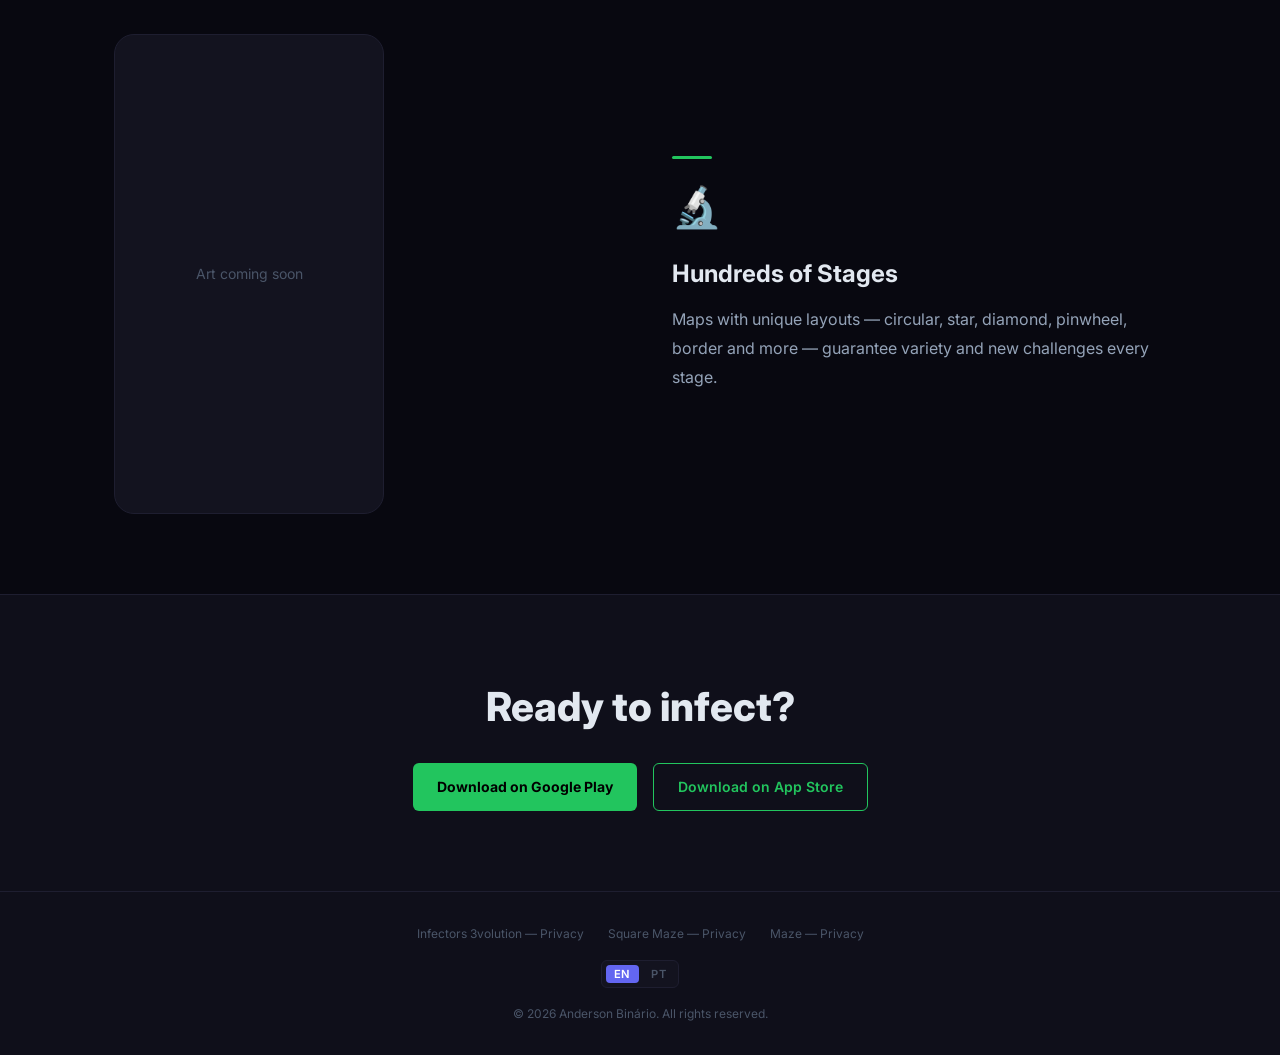
==== commit 6efbf42f: "feat: add profile avatar, game icons, screenshots and OG images Icons and screenshots sourced from P" ====
--- a/infectors3/index.html
+++ b/infectors3/index.html
@@ -82,7 +82,8 @@
             <p class="screenshot-caption" data-i18n="game.infectors3.s3.caption">Special skills</p>
           </div>
           <div class="screenshot-item">
-            <img src="/assets/img/infectors3/screenshot-4.png" alt="" loading="lazy" width="270" height="480">
+            <img src="/assets/img/infectors3/screenshot-4.png" alt="" loading="lazy" width="270" height="480"
+                 onerror="this.parentElement.style.display='none'">
             <p class="screenshot-caption" data-i18n="game.infectors3.s4.caption">Hundreds of stages</p>
           </div>
         </div>
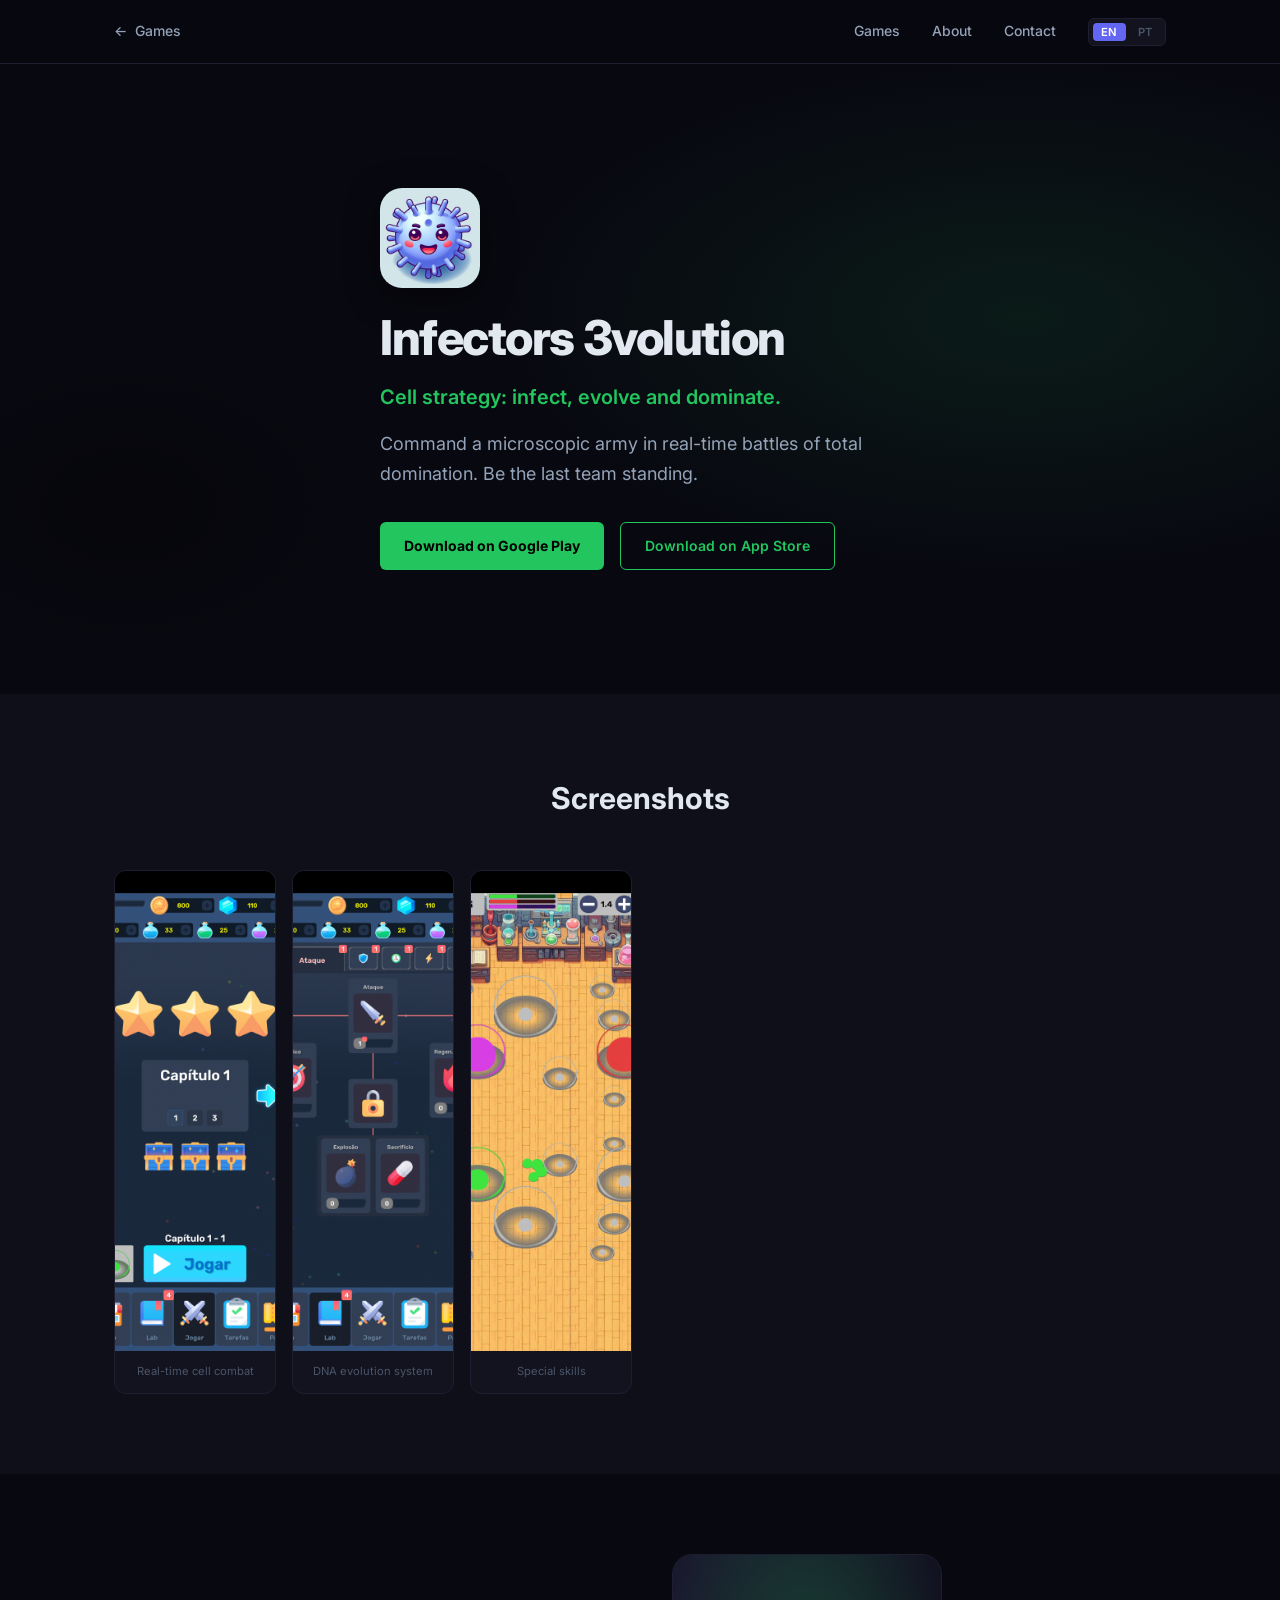
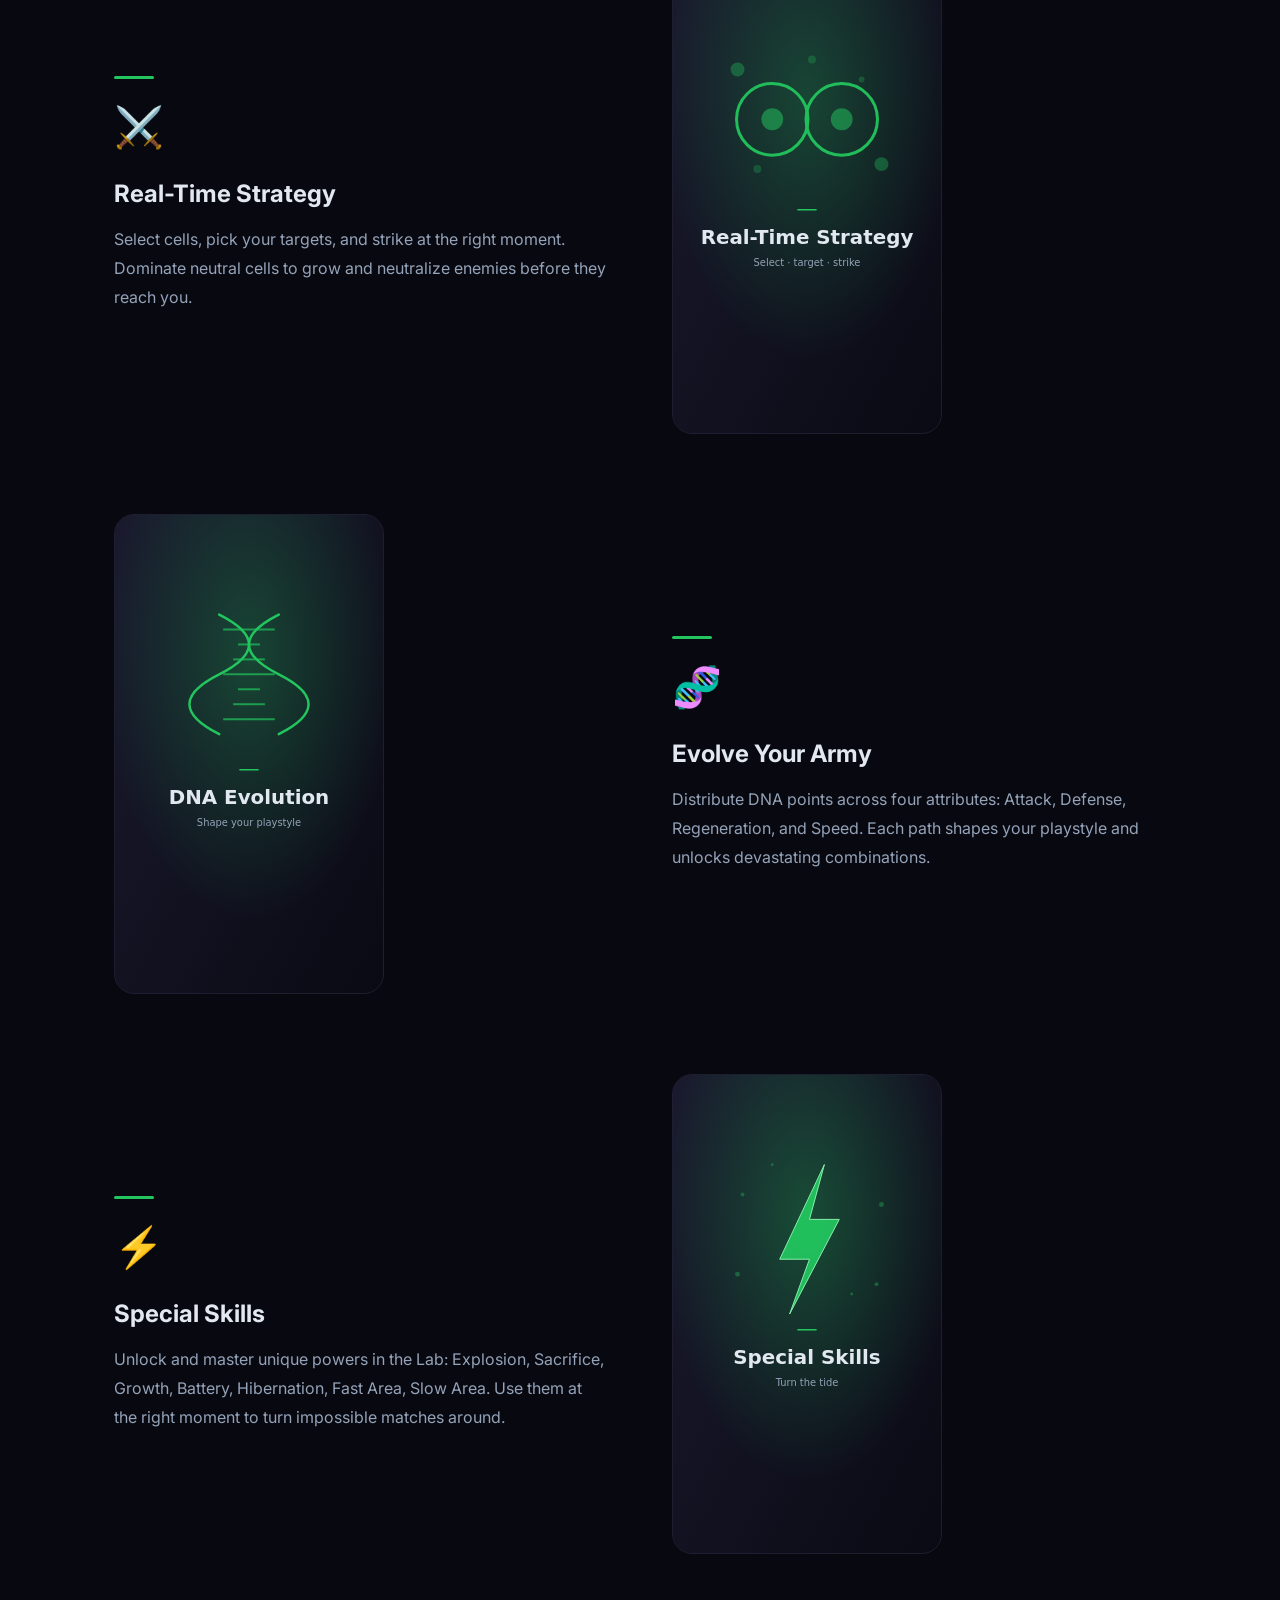
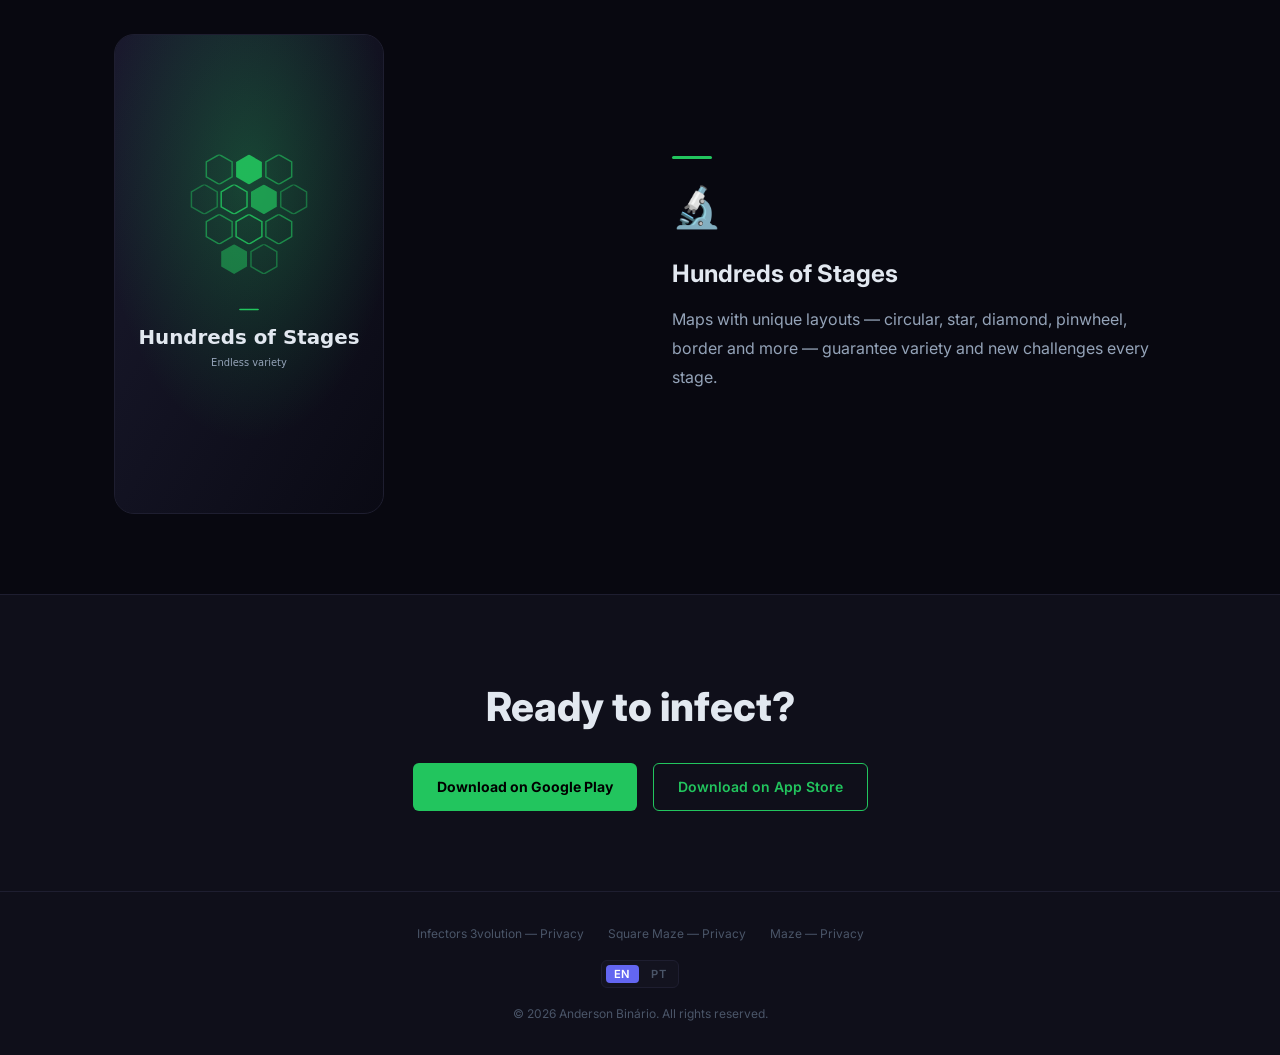
==== commit 907d201b: "feat: add SVG feature cards for Infectors 3volution and Square Maze Each card is 540x960 with a dark" ====
--- a/infectors3/index.html
+++ b/infectors3/index.html
@@ -100,7 +100,7 @@
             <p class="feature-desc"  data-i18n="game.infectors3.f1.desc">Select cells, pick your targets, and strike at the right moment. Dominate neutral cells to grow and neutralize enemies before they reach you.</p>
           </div>
           <div class="feature-image">
-            <img src="/assets/img/infectors3/feature-1.png" alt="" loading="lazy" width="270" height="480"
+            <img src="/assets/img/infectors3/feature-1.svg" alt="" loading="lazy" width="270" height="480"
                  onerror="this.parentElement.innerHTML='<div class=\'feature-image-placeholder\'>Art coming soon</div>'">
           </div>
         </div>
@@ -112,7 +112,7 @@
             <p class="feature-desc"  data-i18n="game.infectors3.f2.desc">Distribute DNA points across four attributes: Attack, Defense, Regeneration, and Speed. Each path shapes your playstyle and unlocks devastating combinations.</p>
           </div>
           <div class="feature-image">
-            <img src="/assets/img/infectors3/feature-2.png" alt="" loading="lazy" width="270" height="480"
+            <img src="/assets/img/infectors3/feature-2.svg" alt="" loading="lazy" width="270" height="480"
                  onerror="this.parentElement.innerHTML='<div class=\'feature-image-placeholder\'>Art coming soon</div>'">
           </div>
         </div>
@@ -124,7 +124,7 @@
             <p class="feature-desc"  data-i18n="game.infectors3.f3.desc">Unlock and master unique powers in the Lab: Explosion, Sacrifice, Growth, Battery, Hibernation, Fast Area, Slow Area. Use them at the right moment to turn impossible matches around.</p>
           </div>
           <div class="feature-image">
-            <img src="/assets/img/infectors3/feature-3.png" alt="" loading="lazy" width="270" height="480"
+            <img src="/assets/img/infectors3/feature-3.svg" alt="" loading="lazy" width="270" height="480"
                  onerror="this.parentElement.innerHTML='<div class=\'feature-image-placeholder\'>Art coming soon</div>'">
           </div>
         </div>
@@ -136,7 +136,7 @@
             <p class="feature-desc"  data-i18n="game.infectors3.f4.desc">Maps with unique layouts — circular, star, diamond, pinwheel, border and more — guarantee variety and new challenges every stage.</p>
           </div>
           <div class="feature-image">
-            <img src="/assets/img/infectors3/feature-4.png" alt="" loading="lazy" width="270" height="480"
+            <img src="/assets/img/infectors3/feature-4.svg" alt="" loading="lazy" width="270" height="480"
                  onerror="this.parentElement.innerHTML='<div class=\'feature-image-placeholder\'>Art coming soon</div>'">
           </div>
         </div>
